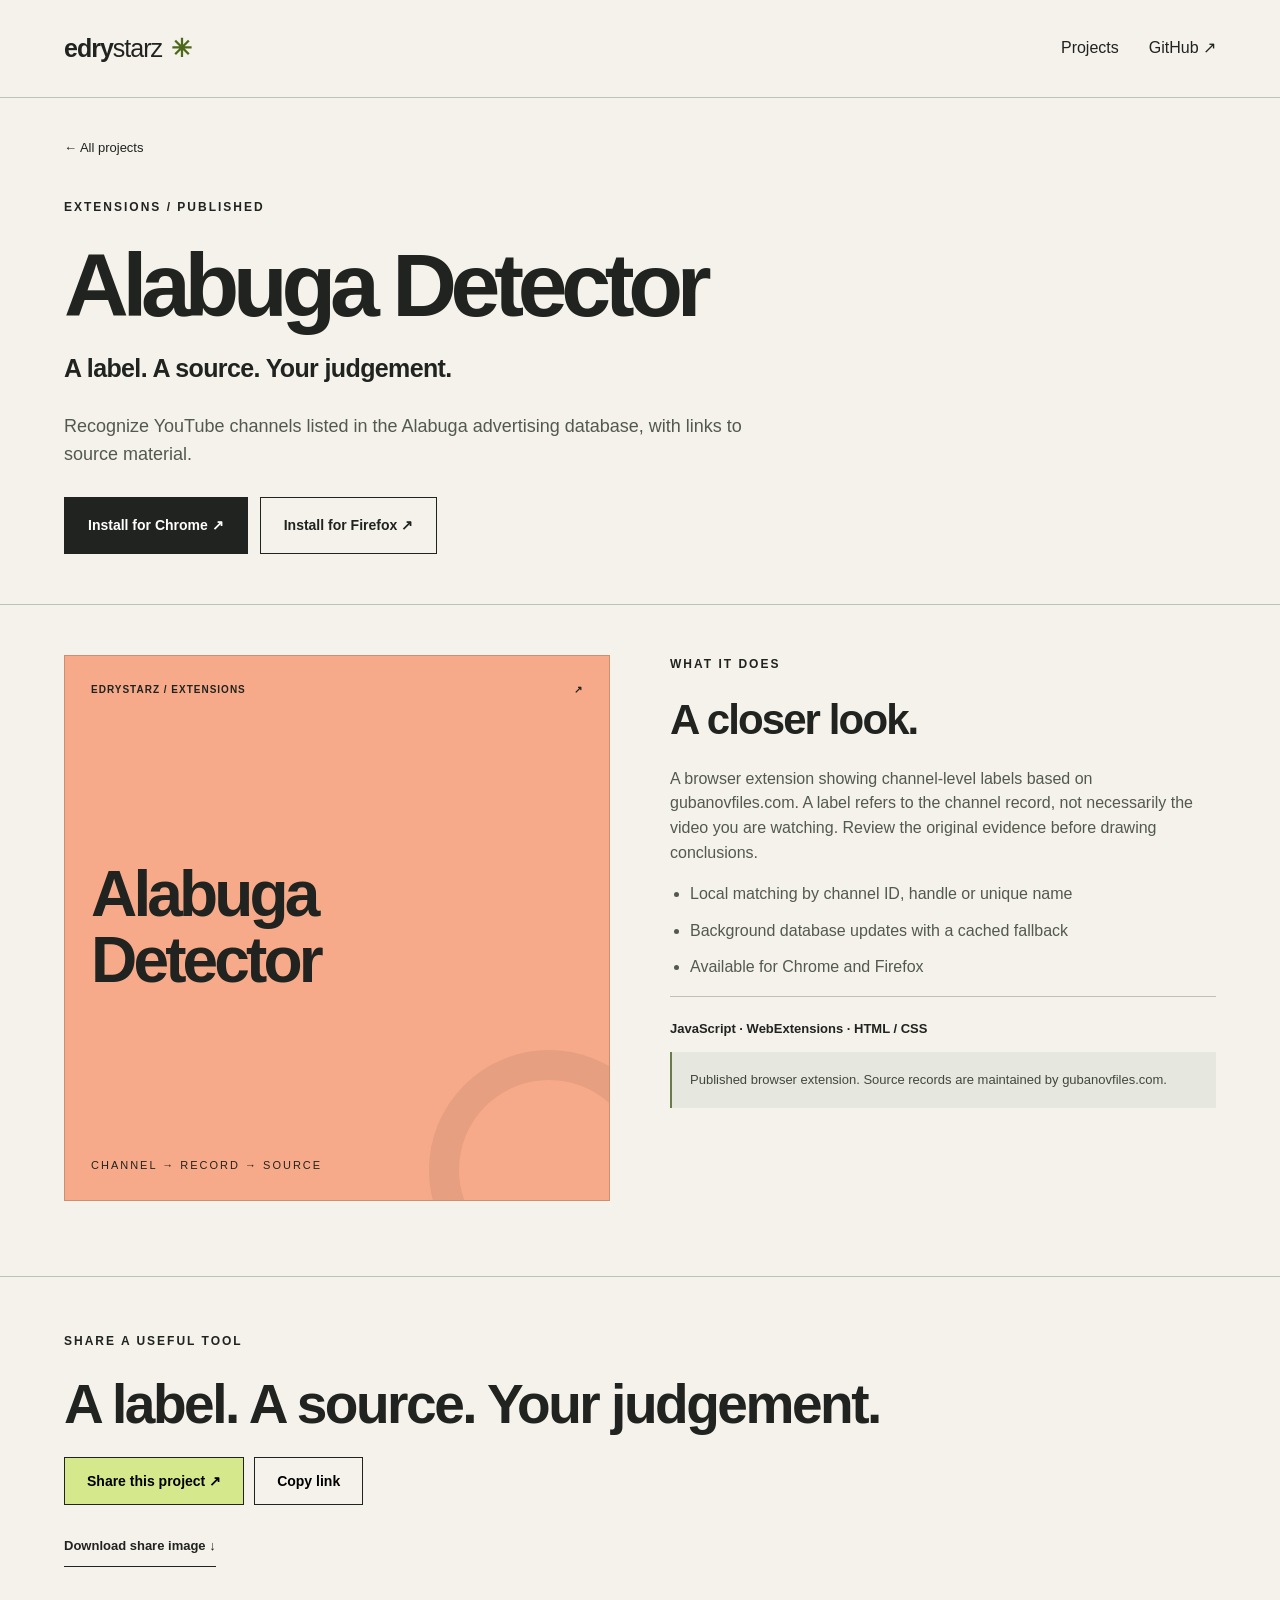
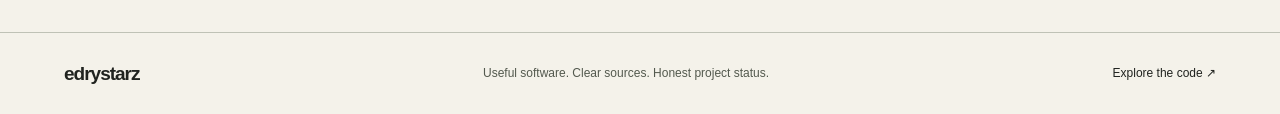
==== alabuga-detector/index.html @ 7d4ca528 "feat: launch shareable project showcase" ====
<!doctype html><html lang="en"><head><meta charset="utf-8"><meta name="viewport" content="width=device-width,initial-scale=1"><title>Alabuga Detector — EdryStarz</title><meta name="description" content="Recognize YouTube channels listed in the Alabuga advertising database, with links to source material."><link rel="canonical" href="https://edrystarz.github.io/alabuga-detector/"><meta property="og:type" content="website"><meta property="og:title" content="Alabuga Detector — EdryStarz"><meta property="og:description" content="Recognize YouTube channels listed in the Alabuga advertising database, with links to source material."><meta property="og:url" content="https://edrystarz.github.io/alabuga-detector/"><meta property="og:image" content="https://edrystarz.github.io/assets/alabuga-detector.png"><meta property="og:image:width" content="1200"><meta property="og:image:height" content="630"><meta name="twitter:card" content="summary_large_image"><link rel="icon" href="/assets/favicon.svg" type="image/svg+xml"><link rel="stylesheet" href="/style.css"><script src="/script.js" defer></script></head><body><a class="skip" href="#main">Skip to content</a><header class="nav"><a class="brand" href="/">edry<span>starz</span><i aria-hidden="true">✳</i></a><nav aria-label="Main"><a href="/#projects">Projects</a><a href="https://github.com/EdryStarz">GitHub ↗</a></nav></header><main id="main"><section class="project-hero"><a class="back" href="/#projects">← All projects</a><div class="eyebrow">EXTENSIONS / PUBLISHED</div><h1>Alabuga Detector</h1><p class="tagline">A label. A source. Your judgement.</p><p class="lead">Recognize YouTube channels listed in the Alabuga advertising database, with links to source material.</p><div class="actions"><a class="button" href="https://chromewebstore.google.com/detail/ngfbnchnfaijhmckphhfkhnackjbidog">Install for Chrome ↗</a><a class="button secondary" href="https://addons.mozilla.org/en-US/firefox/addon/alabuga-channel-detector/">Install for Firefox ↗</a></div></section><section class="detail-grid"><div class="art" style="--tint:#f7aa89" aria-hidden="true"><div class="art-top"><span>EDRYSTARZ / EXTENSIONS</span><span>↗</span></div><strong>Alabuga Detector</strong><div class="art-bottom">CHANNEL → RECORD → SOURCE</div></div><div><div class="eyebrow">WHAT IT DOES</div><h2>A closer look.</h2><p>A browser extension showing channel-level labels based on gubanovfiles.com. A label refers to the channel record, not necessarily the video you are watching. Review the original evidence before drawing conclusions.</p><ul><li>Local matching by channel ID, handle or unique name</li><li>Background database updates with a cached fallback</li><li>Available for Chrome and Firefox</li></ul><p class="stack">JavaScript · WebExtensions · HTML / CSS</p><aside>Published browser extension. Source records are maintained by gubanovfiles.com.</aside></div></section><section class="closing"><div class="eyebrow">SHARE A USEFUL TOOL</div><h2>A label. A source. Your judgement.</h2><div class="share"><button type="button" data-share="https://edrystarz.github.io/alabuga-detector/">Share this project ↗</button><button type="button" data-copy="https://edrystarz.github.io/alabuga-detector/">Copy link</button></div><a class="text-link" href="/assets/alabuga-detector.png" download>Download share image ↓</a></section></main><footer><a class="brand" href="/">edrystarz</a><p>Useful software. Clear sources. Honest project status.</p><a href="https://github.com/EdryStarz">Explore the code ↗</a></footer><div id="feedback" role="status" aria-live="polite"></div></body></html>
---- style.css ----
:root{--bg:#f4f2ea;--ink:#20231f;--muted:#53594e;--line:#bfc2b6;--accent:#d5e88c}*{box-sizing:border-box}html{scroll-behavior:smooth;scroll-padding-top:24px}body{margin:0;background:var(--bg);color:var(--ink);font-family:Arial,Helvetica,sans-serif;line-height:1.55}a{color:inherit;text-decoration:none}button{font:inherit;cursor:pointer}a,button{touch-action:manipulation}a:focus-visible,button:focus-visible{outline:3px solid #245fd0;outline-offset:5px}.skip{position:absolute;top:-80px;left:20px;background:var(--ink);color:white;padding:12px;z-index:10}.skip:focus{top:12px}.nav{max-width:1400px;margin:auto;padding:26px 5%;display:flex;justify-content:space-between;align-items:center;border-bottom:1px solid var(--line)}.brand{font-weight:800;font-size:25px;letter-spacing:-1px}.brand span{font-weight:400}.brand i{font-style:normal;margin-left:9px;color:#4d681b}.nav nav{display:flex;gap:30px}.nav nav a{padding:10px 0}.hero,.catalog,.closing,.project-hero,.detail-grid{max-width:1400px;margin:auto;padding:75px 5%}.eyebrow{font-size:12px;font-weight:700;letter-spacing:2px;margin-bottom:24px}h1,h2,h3,p{margin-top:0}h1{font-size:clamp(58px,8.6vw,124px);line-height:.99;letter-spacing:-.07em;font-weight:800;margin-bottom:40px}h1 span{color:#68745d}.hero{position:relative;padding-top:88px;padding-bottom:60px}.hero-bottom{display:flex;align-items:end;justify-content:space-between;gap:30px}.hero-bottom p{color:var(--muted);font-size:18px;margin:0}.button{display:inline-flex;gap:30px;justify-content:center;align-items:center;padding:17px 23px;min-height:54px;border:1px solid var(--ink);background:var(--ink);color:white;font-weight:700;font-size:14px;transition:background .18s,transform .18s}.button:hover{background:#3a4530;transform:translateY(-2px)}.hero-stamp{position:absolute;top:80px;right:7%;font-size:18px;line-height:1.1;letter-spacing:2px;border:1px solid var(--ink);width:104px;padding:17px;transform:rotate(8deg);background:var(--accent)}.hero-stamp span{display:block;text-align:right;font-size:24px}.catalog{padding-top:50px}.section-heading{border-top:1px solid var(--line);padding-top:40px;display:flex;justify-content:space-between;align-items:end}.section-heading .eyebrow{margin-bottom:16px}h2{font-size:clamp(34px,4.3vw,60px);line-height:1.06;letter-spacing:-.045em;margin-bottom:24px}.section-heading p{color:var(--muted);font-size:14px}.filters{display:flex;gap:8px;flex-wrap:wrap;margin:20px 0 30px}.filters button{border:1px solid var(--line);padding:11px 20px;min-height:44px;background:transparent;color:var(--ink);border-radius:30px;font-size:14px}.filters button[aria-pressed=true]{background:var(--ink);color:white;border-color:var(--ink)}.grid{display:grid;grid-template-columns:repeat(2,minmax(0,1fr));gap:52px 32px}.project[hidden]{display:none}.art{background:var(--tint);padding:26px;aspect-ratio:1.75;position:relative;display:flex;flex-direction:column;justify-content:space-between;border:1px solid rgba(32,35,31,.2);overflow:hidden}.art::after{content:'';position:absolute;width:180px;height:180px;right:-60px;bottom:-90px;border:30px solid rgba(32,35,31,.08);border-radius:50%}.art-top{display:flex;justify-content:space-between;font-size:10px;letter-spacing:1px;font-weight:700}.art strong{font-size:clamp(30px,3.7vw,56px);font-weight:800;letter-spacing:-.06em;line-height:1.03;max-width:80%}.art-bottom{font-size:11px;letter-spacing:2px}.art-link{display:block;transition:transform .2s}.art-link:hover{transform:translateY(-3px)}.card-meta{display:flex;justify-content:space-between;margin:17px 0 10px;font-size:11px;letter-spacing:1px;text-transform:uppercase;color:var(--muted)}h3{font-size:25px;letter-spacing:-.04em;margin-bottom:10px}h3 a{display:flex;justify-content:space-between}.project p{font-size:15px;max-width:95%;color:var(--muted);margin-bottom:14px}.text-link{display:inline-block;border-bottom:1px solid var(--ink);padding:9px 0;font-size:13px;font-weight:700}.text-link span{margin-left:30px}.closing{border-top:1px solid var(--line);padding-top:55px;padding-bottom:65px}.closing p{color:var(--muted)}.share{display:flex;gap:10px;flex-wrap:wrap;margin:22px 0}.share button{min-height:48px;padding:12px 22px;border:1px solid var(--ink);background:var(--accent);font-weight:700;font-size:14px}.share button+button{background:transparent}.share button:hover{background:#e5eacb}footer{border-top:1px solid var(--line);max-width:1400px;margin:auto;padding:26px 5%;display:flex;justify-content:space-between;gap:20px;align-items:center;font-size:12px}footer p{margin:0;color:var(--muted)}footer .brand{font-size:19px}#feedback{position:fixed;bottom:20px;left:50%;transform:translateX(-50%);background:var(--ink);color:white;font-size:14px;padding:12px 22px;box-shadow:0 4px 25px #0003;max-width:90%;display:none}#feedback:not(:empty){display:block}.back{display:block;font-size:13px;margin-bottom:40px}.project-hero{padding-top:40px;padding-bottom:50px}.project-hero h1{font-size:clamp(50px,7vw,94px);margin-bottom:20px;overflow-wrap:anywhere}.tagline{font-size:25px;font-weight:700;letter-spacing:-.025em}.lead{font-size:18px;color:var(--muted);max-width:700px}.actions{display:flex;flex-wrap:wrap;gap:12px;margin-top:28px}.secondary{background:transparent;color:var(--ink)}.secondary:hover{background:#e2e4da}.detail-grid{display:grid;grid-template-columns:1fr 1fr;gap:60px;border-top:1px solid var(--line);padding-top:50px}.detail-grid .art{aspect-ratio:1;align-self:start}.detail-grid .art strong{font-size:clamp(42px,5vw,70px)}.detail-grid p,.detail-grid li{color:var(--muted);font-size:16px}.detail-grid ul{padding-left:20px}.detail-grid li{margin-bottom:12px}.detail-grid .stack{border-top:1px solid var(--line);padding-top:22px;font-weight:700;font-size:13px;color:var(--ink)}aside{background:#e6e7df;padding:18px;font-size:13px;color:#41473c;border-left:2px solid #697c4a}.detail-grid h2{font-size:42px}@media(max-width:700px){.nav{padding:18px 6%}.nav nav{gap:18px;font-size:13px}.brand{font-size:22px}.hero,.catalog,.closing,.project-hero,.detail-grid{padding-left:6%;padding-right:6%}.hero{padding-top:56px}.hero h1{font-size:clamp(52px,12vw,76px)}.hero-stamp{display:none}.hero-bottom{display:block}.hero-bottom p{font-size:16px;margin-bottom:25px}.hero-bottom .button{width:100%;justify-content:space-between}.section-heading{display:block}.section-heading p{margin-bottom:0}.grid{grid-template-columns:1fr;gap:40px}.art strong{font-size:46px}.art{padding:22px}.detail-grid{grid-template-columns:1fr;gap:36px}.detail-grid .art{aspect-ratio:1.6}.detail-grid .art strong{font-size:48px}.project-hero .tagline{font-size:22px}.actions .button{width:100%}.filters button{padding:10px 15px;font-size:12px}footer{flex-wrap:wrap;padding:24px 6%}footer p{width:100%;order:3}.closing{padding-top:45px;padding-bottom:45px}}@media(prefers-reduced-motion:reduce){html{scroll-behavior:auto}*,*::before,*::after{transition:none!important}}
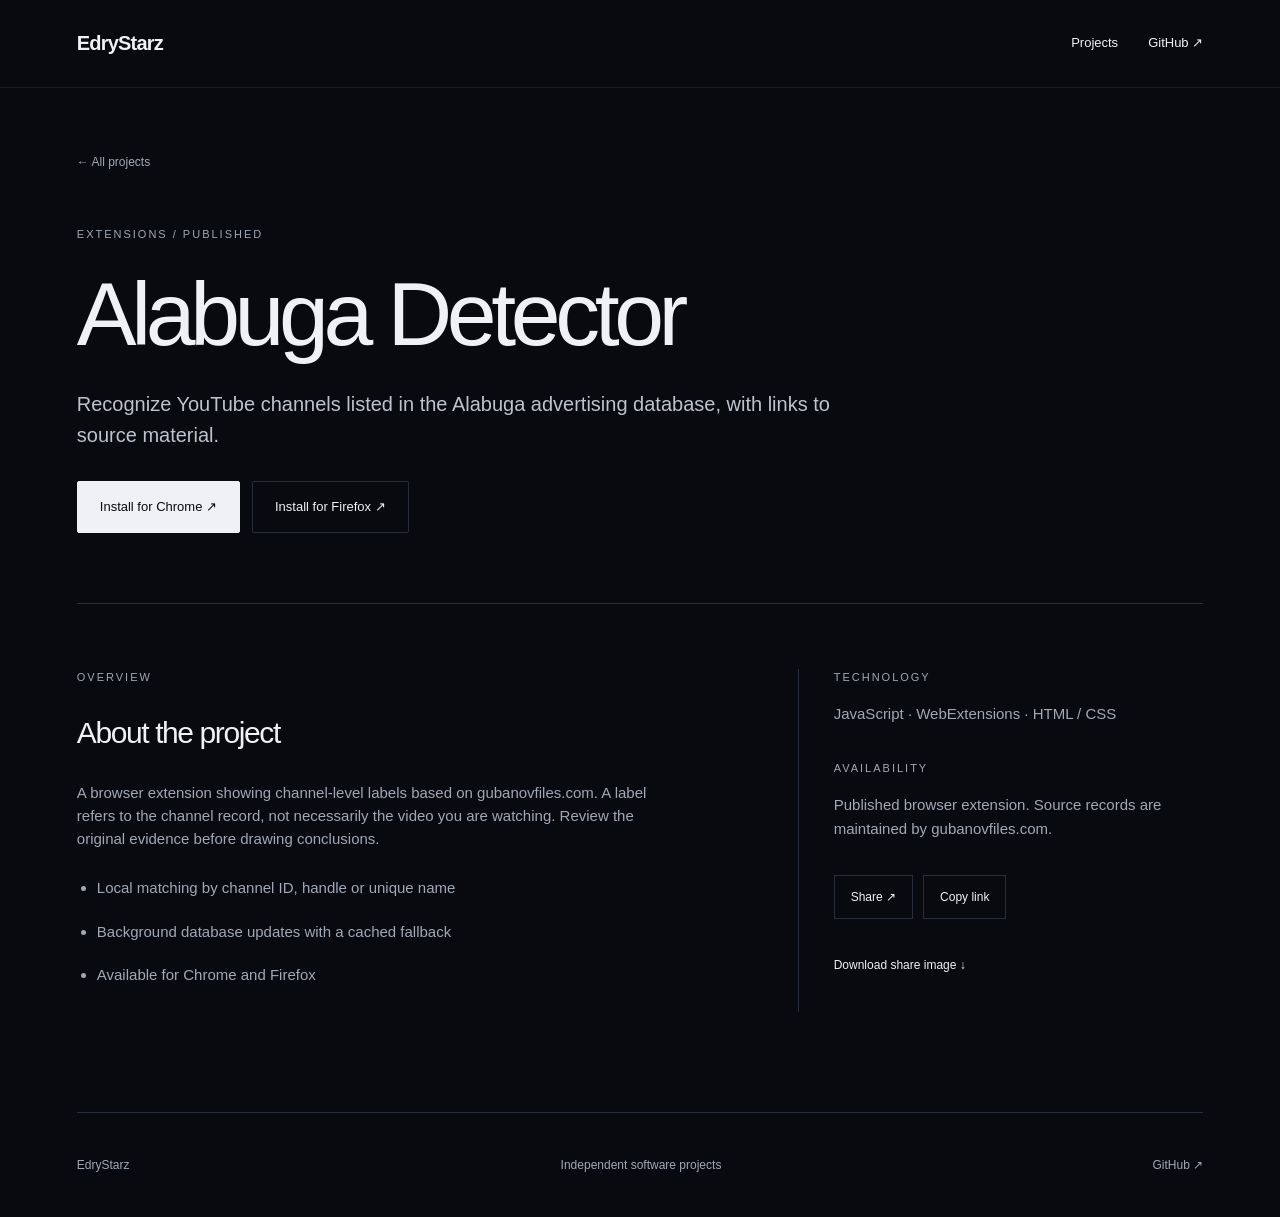
==== commit 8481f3bb: "Redesign showcase with cinematic dark hero and accessible ambient loop" ====
--- a/alabuga-detector/index.html
+++ b/alabuga-detector/index.html
@@ -1 +1 @@
-<!doctype html><html lang="en"><head><meta charset="utf-8"><meta name="viewport" content="width=device-width,initial-scale=1"><title>Alabuga Detector — EdryStarz</title><meta name="description" content="Recognize YouTube channels listed in the Alabuga advertising database, with links to source material."><link rel="canonical" href="https://edrystarz.github.io/alabuga-detector/"><meta property="og:type" content="website"><meta property="og:title" content="Alabuga Detector — EdryStarz"><meta property="og:description" content="Recognize YouTube channels listed in the Alabuga advertising database, with links to source material."><meta property="og:url" content="https://edrystarz.github.io/alabuga-detector/"><meta property="og:image" content="https://edrystarz.github.io/assets/alabuga-detector.png"><meta property="og:image:width" content="1200"><meta property="og:image:height" content="630"><meta name="twitter:card" content="summary_large_image"><link rel="icon" href="/assets/favicon.svg" type="image/svg+xml"><link rel="stylesheet" href="/style.css"><script src="/script.js" defer></script></head><body><a class="skip" href="#main">Skip to content</a><header class="nav"><a class="brand" href="/">edry<span>starz</span><i aria-hidden="true">✳</i></a><nav aria-label="Main"><a href="/#projects">Projects</a><a href="https://github.com/EdryStarz">GitHub ↗</a></nav></header><main id="main"><section class="project-hero"><a class="back" href="/#projects">← All projects</a><div class="eyebrow">EXTENSIONS / PUBLISHED</div><h1>Alabuga Detector</h1><p class="tagline">A label. A source. Your judgement.</p><p class="lead">Recognize YouTube channels listed in the Alabuga advertising database, with links to source material.</p><div class="actions"><a class="button" href="https://chromewebstore.google.com/detail/ngfbnchnfaijhmckphhfkhnackjbidog">Install for Chrome ↗</a><a class="button secondary" href="https://addons.mozilla.org/en-US/firefox/addon/alabuga-channel-detector/">Install for Firefox ↗</a></div></section><section class="detail-grid"><div class="art" style="--tint:#f7aa89" aria-hidden="true"><div class="art-top"><span>EDRYSTARZ / EXTENSIONS</span><span>↗</span></div><strong>Alabuga Detector</strong><div class="art-bottom">CHANNEL → RECORD → SOURCE</div></div><div><div class="eyebrow">WHAT IT DOES</div><h2>A closer look.</h2><p>A browser extension showing channel-level labels based on gubanovfiles.com. A label refers to the channel record, not necessarily the video you are watching. Review the original evidence before drawing conclusions.</p><ul><li>Local matching by channel ID, handle or unique name</li><li>Background database updates with a cached fallback</li><li>Available for Chrome and Firefox</li></ul><p class="stack">JavaScript · WebExtensions · HTML / CSS</p><aside>Published browser extension. Source records are maintained by gubanovfiles.com.</aside></div></section><section class="closing"><div class="eyebrow">SHARE A USEFUL TOOL</div><h2>A label. A source. Your judgement.</h2><div class="share"><button type="button" data-share="https://edrystarz.github.io/alabuga-detector/">Share this project ↗</button><button type="button" data-copy="https://edrystarz.github.io/alabuga-detector/">Copy link</button></div><a class="text-link" href="/assets/alabuga-detector.png" download>Download share image ↓</a></section></main><footer><a class="brand" href="/">edrystarz</a><p>Useful software. Clear sources. Honest project status.</p><a href="https://github.com/EdryStarz">Explore the code ↗</a></footer><div id="feedback" role="status" aria-live="polite"></div></body></html>+<!doctype html><html lang="en"><head><meta charset="utf-8"><meta name="viewport" content="width=device-width,initial-scale=1"><title>Alabuga Detector — EdryStarz</title><meta name="description" content="Recognize YouTube channels listed in the Alabuga advertising database, with links to source material."><link rel="canonical" href="https://edrystarz.github.io/alabuga-detector/"><meta property="og:type" content="website"><meta property="og:title" content="Alabuga Detector — EdryStarz"><meta property="og:description" content="Recognize YouTube channels listed in the Alabuga advertising database, with links to source material."><meta property="og:url" content="https://edrystarz.github.io/alabuga-detector/"><meta property="og:image" content="https://edrystarz.github.io/assets/alabuga-detector.png"><meta property="og:image:width" content="1200"><meta property="og:image:height" content="630"><meta name="twitter:card" content="summary_large_image"><link rel="icon" href="/assets/favicon.svg" type="image/svg+xml"><link rel="stylesheet" href="/style.css"><script src="/script.js" defer></script></head><body><a class="skip" href="#main">Skip to content</a><header class="nav"><a class="brand" href="/">EdryStarz</a><nav aria-label="Main"><a href="/#projects">Projects</a><a href="https://github.com/EdryStarz">GitHub ↗</a></nav></header><main id="main"><section class="project-hero"><a class="back" href="/#projects">← All projects</a><div class="eyebrow">EXTENSIONS / PUBLISHED</div><h1>Alabuga Detector</h1><p class="lead">Recognize YouTube channels listed in the Alabuga advertising database, with links to source material.</p><div class="actions"><a class="button" href="https://chromewebstore.google.com/detail/ngfbnchnfaijhmckphhfkhnackjbidog">Install for Chrome ↗</a><a class="button secondary" href="https://addons.mozilla.org/en-US/firefox/addon/alabuga-channel-detector/">Install for Firefox ↗</a></div></section><section class="detail-grid"><div><div class="eyebrow">OVERVIEW</div><h2>About the project</h2><p>A browser extension showing channel-level labels based on gubanovfiles.com. A label refers to the channel record, not necessarily the video you are watching. Review the original evidence before drawing conclusions.</p><ul><li>Local matching by channel ID, handle or unique name</li><li>Background database updates with a cached fallback</li><li>Available for Chrome and Firefox</li></ul></div><div class="project-info"><div class="eyebrow">TECHNOLOGY</div><p class="stack">JavaScript · WebExtensions · HTML / CSS</p><div class="eyebrow">AVAILABILITY</div><aside>Published browser extension. Source records are maintained by gubanovfiles.com.</aside><div class="share"><button type="button" data-share="https://edrystarz.github.io/alabuga-detector/">Share ↗</button><button type="button" data-copy="https://edrystarz.github.io/alabuga-detector/">Copy link</button></div><a class="text-link" href="/assets/alabuga-detector.png" download>Download share image ↓</a></div></section></main><footer><a href="/">EdryStarz</a><p>Independent software projects</p><a href="https://github.com/EdryStarz">GitHub ↗</a></footer><div id="feedback" role="status" aria-live="polite"></div></body></html>
--- a/style.css
+++ b/style.css
@@ -1 +1 @@
-:root{--bg:#f4f2ea;--ink:#20231f;--muted:#53594e;--line:#bfc2b6;--accent:#d5e88c}*{box-sizing:border-box}html{scroll-behavior:smooth;scroll-padding-top:24px}body{margin:0;background:var(--bg);color:var(--ink);font-family:Arial,Helvetica,sans-serif;line-height:1.55}a{color:inherit;text-decoration:none}button{font:inherit;cursor:pointer}a,button{touch-action:manipulation}a:focus-visible,button:focus-visible{outline:3px solid #245fd0;outline-offset:5px}.skip{position:absolute;top:-80px;left:20px;background:var(--ink);color:white;padding:12px;z-index:10}.skip:focus{top:12px}.nav{max-width:1400px;margin:auto;padding:26px 5%;display:flex;justify-content:space-between;align-items:center;border-bottom:1px solid var(--line)}.brand{font-weight:800;font-size:25px;letter-spacing:-1px}.brand span{font-weight:400}.brand i{font-style:normal;margin-left:9px;color:#4d681b}.nav nav{display:flex;gap:30px}.nav nav a{padding:10px 0}.hero,.catalog,.closing,.project-hero,.detail-grid{max-width:1400px;margin:auto;padding:75px 5%}.eyebrow{font-size:12px;font-weight:700;letter-spacing:2px;margin-bottom:24px}h1,h2,h3,p{margin-top:0}h1{font-size:clamp(58px,8.6vw,124px);line-height:.99;letter-spacing:-.07em;font-weight:800;margin-bottom:40px}h1 span{color:#68745d}.hero{position:relative;padding-top:88px;padding-bottom:60px}.hero-bottom{display:flex;align-items:end;justify-content:space-between;gap:30px}.hero-bottom p{color:var(--muted);font-size:18px;margin:0}.button{display:inline-flex;gap:30px;justify-content:center;align-items:center;padding:17px 23px;min-height:54px;border:1px solid var(--ink);background:var(--ink);color:white;font-weight:700;font-size:14px;transition:background .18s,transform .18s}.button:hover{background:#3a4530;transform:translateY(-2px)}.hero-stamp{position:absolute;top:80px;right:7%;font-size:18px;line-height:1.1;letter-spacing:2px;border:1px solid var(--ink);width:104px;padding:17px;transform:rotate(8deg);background:var(--accent)}.hero-stamp span{display:block;text-align:right;font-size:24px}.catalog{padding-top:50px}.section-heading{border-top:1px solid var(--line);padding-top:40px;display:flex;justify-content:space-between;align-items:end}.section-heading .eyebrow{margin-bottom:16px}h2{font-size:clamp(34px,4.3vw,60px);line-height:1.06;letter-spacing:-.045em;margin-bottom:24px}.section-heading p{color:var(--muted);font-size:14px}.filters{display:flex;gap:8px;flex-wrap:wrap;margin:20px 0 30px}.filters button{border:1px solid var(--line);padding:11px 20px;min-height:44px;background:transparent;color:var(--ink);border-radius:30px;font-size:14px}.filters button[aria-pressed=true]{background:var(--ink);color:white;border-color:var(--ink)}.grid{display:grid;grid-template-columns:repeat(2,minmax(0,1fr));gap:52px 32px}.project[hidden]{display:none}.art{background:var(--tint);padding:26px;aspect-ratio:1.75;position:relative;display:flex;flex-direction:column;justify-content:space-between;border:1px solid rgba(32,35,31,.2);overflow:hidden}.art::after{content:'';position:absolute;width:180px;height:180px;right:-60px;bottom:-90px;border:30px solid rgba(32,35,31,.08);border-radius:50%}.art-top{display:flex;justify-content:space-between;font-size:10px;letter-spacing:1px;font-weight:700}.art strong{font-size:clamp(30px,3.7vw,56px);font-weight:800;letter-spacing:-.06em;line-height:1.03;max-width:80%}.art-bottom{font-size:11px;letter-spacing:2px}.art-link{display:block;transition:transform .2s}.art-link:hover{transform:translateY(-3px)}.card-meta{display:flex;justify-content:space-between;margin:17px 0 10px;font-size:11px;letter-spacing:1px;text-transform:uppercase;color:var(--muted)}h3{font-size:25px;letter-spacing:-.04em;margin-bottom:10px}h3 a{display:flex;justify-content:space-between}.project p{font-size:15px;max-width:95%;color:var(--muted);margin-bottom:14px}.text-link{display:inline-block;border-bottom:1px solid var(--ink);padding:9px 0;font-size:13px;font-weight:700}.text-link span{margin-left:30px}.closing{border-top:1px solid var(--line);padding-top:55px;padding-bottom:65px}.closing p{color:var(--muted)}.share{display:flex;gap:10px;flex-wrap:wrap;margin:22px 0}.share button{min-height:48px;padding:12px 22px;border:1px solid var(--ink);background:var(--accent);font-weight:700;font-size:14px}.share button+button{background:transparent}.share button:hover{background:#e5eacb}footer{border-top:1px solid var(--line);max-width:1400px;margin:auto;padding:26px 5%;display:flex;justify-content:space-between;gap:20px;align-items:center;font-size:12px}footer p{margin:0;color:var(--muted)}footer .brand{font-size:19px}#feedback{position:fixed;bottom:20px;left:50%;transform:translateX(-50%);background:var(--ink);color:white;font-size:14px;padding:12px 22px;box-shadow:0 4px 25px #0003;max-width:90%;display:none}#feedback:not(:empty){display:block}.back{display:block;font-size:13px;margin-bottom:40px}.project-hero{padding-top:40px;padding-bottom:50px}.project-hero h1{font-size:clamp(50px,7vw,94px);margin-bottom:20px;overflow-wrap:anywhere}.tagline{font-size:25px;font-weight:700;letter-spacing:-.025em}.lead{font-size:18px;color:var(--muted);max-width:700px}.actions{display:flex;flex-wrap:wrap;gap:12px;margin-top:28px}.secondary{background:transparent;color:var(--ink)}.secondary:hover{background:#e2e4da}.detail-grid{display:grid;grid-template-columns:1fr 1fr;gap:60px;border-top:1px solid var(--line);padding-top:50px}.detail-grid .art{aspect-ratio:1;align-self:start}.detail-grid .art strong{font-size:clamp(42px,5vw,70px)}.detail-grid p,.detail-grid li{color:var(--muted);font-size:16px}.detail-grid ul{padding-left:20px}.detail-grid li{margin-bottom:12px}.detail-grid .stack{border-top:1px solid var(--line);padding-top:22px;font-weight:700;font-size:13px;color:var(--ink)}aside{background:#e6e7df;padding:18px;font-size:13px;color:#41473c;border-left:2px solid #697c4a}.detail-grid h2{font-size:42px}@media(max-width:700px){.nav{padding:18px 6%}.nav nav{gap:18px;font-size:13px}.brand{font-size:22px}.hero,.catalog,.closing,.project-hero,.detail-grid{padding-left:6%;padding-right:6%}.hero{padding-top:56px}.hero h1{font-size:clamp(52px,12vw,76px)}.hero-stamp{display:none}.hero-bottom{display:block}.hero-bottom p{font-size:16px;margin-bottom:25px}.hero-bottom .button{width:100%;justify-content:space-between}.section-heading{display:block}.section-heading p{margin-bottom:0}.grid{grid-template-columns:1fr;gap:40px}.art strong{font-size:46px}.art{padding:22px}.detail-grid{grid-template-columns:1fr;gap:36px}.detail-grid .art{aspect-ratio:1.6}.detail-grid .art strong{font-size:48px}.project-hero .tagline{font-size:22px}.actions .button{width:100%}.filters button{padding:10px 15px;font-size:12px}footer{flex-wrap:wrap;padding:24px 6%}footer p{width:100%;order:3}.closing{padding-top:45px;padding-bottom:45px}}@media(prefers-reduced-motion:reduce){html{scroll-behavior:auto}*,*::before,*::after{transition:none!important}}
+:root{color-scheme:dark;--bg:#080a0f;--text:#eff1f6;--muted:#a0a8b6;--line:#282e39;--accent:#82baff}*{box-sizing:border-box}html{scroll-behavior:smooth;scroll-padding-top:90px}body{margin:0;background:var(--bg);color:var(--text);font-family:Arial,Helvetica,sans-serif;line-height:1.55}a{color:inherit;text-decoration:none}button{font:inherit;color:inherit;cursor:pointer}a:focus-visible,button:focus-visible{outline:2px solid var(--accent);outline-offset:5px}.skip{position:absolute;top:-100px;z-index:9;background:var(--text);color:var(--bg);padding:12px}.skip:focus{top:10px}.nav{height:88px;padding:0 6%;display:flex;justify-content:space-between;align-items:center;position:absolute;inset:0 0 auto;z-index:2;border-bottom:1px solid #ffffff12}.brand{font-weight:700;font-size:20px;letter-spacing:-.8px}.nav nav{display:flex;gap:30px}.nav nav a{font-size:13px;min-height:44px;display:flex;align-items:center}.hero{position:relative;min-height:760px;height:100svh;max-height:1080px;display:flex;align-items:center;overflow:hidden}.hero-media{position:absolute;inset:0}.hero-media img,.hero-media video{width:100%;height:100%;object-fit:cover;position:absolute}.hero-media:after{content:'';position:absolute;inset:0;background:linear-gradient(90deg,#080a0f 0%,#080a0fbb 30%,#080a0f00 70%),linear-gradient(0deg,#080a0f,transparent 22%)}.hero-copy{position:relative;margin:70px 6% 0;width:60%;max-width:820px}.eyebrow{color:var(--muted);font-size:11px;letter-spacing:2px;margin-bottom:24px}.hero h1{font-size:clamp(60px,7.6vw,122px);line-height:.98;letter-spacing:-.065em;font-weight:500;margin:0 0 32px}.hero h1 span{color:var(--accent)}.hero-copy p{font-size:17px;color:#bdc3ce;margin-bottom:34px}.button{display:inline-flex;align-items:center;justify-content:space-between;gap:36px;min-height:52px;padding:14px 22px;background:var(--text);color:var(--bg);font-size:13px;border:1px solid var(--text);border-radius:2px}.button:hover{background:var(--accent);border-color:var(--accent)}.hero-bottom{position:absolute;bottom:30px;left:6%;right:6%;display:flex;align-items:center;gap:24px;color:var(--muted);font-size:10px;letter-spacing:1.5px}.hero-bottom>a{margin-left:auto;font-size:24px;min-width:44px;min-height:44px;text-align:center}.video-control{background:#080a0f99;border:1px solid var(--line);padding:10px 16px;min-height:44px;font-size:11px;letter-spacing:0}.catalog{padding:110px 6% 90px}.section-heading{margin-bottom:32px}.section-heading .eyebrow{margin-bottom:14px}h2{font-weight:400;font-size:38px;letter-spacing:-1.4px;margin:0 0 24px}.section-heading h2 span{font-size:14px;color:var(--muted);letter-spacing:0;margin-left:20px}.filters{display:flex;flex-wrap:wrap;gap:8px;margin-bottom:32px}.filters button{background:transparent;border:1px solid var(--line);border-radius:2px;min-height:44px;padding:9px 18px;font-size:12px;color:var(--muted)}.filters button[aria-pressed=true]{background:var(--text);color:var(--bg);border-color:var(--text)}.project{display:grid;grid-template-columns:70px 1fr 150px;gap:20px;border-top:1px solid var(--line);padding:32px 0;align-items:center}.project:last-child{border-bottom:1px solid var(--line)}[hidden]{display:none!important}.project-number{align-self:start;color:#7a8597;font-size:12px;padding-top:5px}.card-meta{font-size:11px;color:var(--muted);margin-bottom:10px}.card-meta span{color:#8993a4}.project h3{font-weight:400;font-size:30px;letter-spacing:-.8px;margin:0 0 12px}.project h3 span{font-size:18px;margin-left:18px;color:var(--muted)}.project p{color:var(--muted);font-size:14px;max-width:680px;margin:0}.project-open{font-size:12px;min-height:44px;display:flex;align-items:center;justify-content:flex-end}.project a:hover,.back:hover,.text-link:hover{color:var(--accent)}footer{margin:0 6%;border-top:1px solid var(--line);padding:30px 0;display:flex;justify-content:space-between;gap:24px;align-items:center;font-size:12px;color:var(--muted)}footer p{margin:0}footer a{min-height:44px;display:flex;align-items:center}.project-hero{padding:140px 6% 70px}.back{display:inline-flex;align-items:center;min-height:44px;font-size:12px;color:var(--muted);margin-bottom:42px}.project-hero h1{font-size:clamp(44px,7vw,100px);font-weight:400;letter-spacing:-.06em;line-height:1.05;margin:0 0 28px}.lead{font-size:20px;color:#bdc3ce;max-width:800px;margin-bottom:30px}.actions{display:flex;flex-wrap:wrap;gap:12px}.secondary{background:transparent;color:var(--text);border-color:var(--line)}.secondary:hover{color:var(--bg)}.detail-grid{display:grid;grid-template-columns:1.5fr 1fr;gap:10%;margin:0 6%;padding:65px 0 100px;border-top:1px solid var(--line)}.detail-grid h2{font-size:30px}.detail-grid p,.detail-grid li,aside{font-size:15px;color:var(--muted)}.detail-grid li{padding:10px 0}.detail-grid ul{padding-left:20px}.project-info{border-left:1px solid var(--line);padding-left:35px}.project-info .eyebrow{margin:0 0 16px}.stack{margin-bottom:35px}aside{margin-bottom:35px}.share{display:flex;gap:10px;margin:24px 0}.share button{border:1px solid var(--line);background:transparent;padding:10px 16px;min-height:44px;font-size:12px}.share button:hover{border-color:var(--accent)}.text-link{font-size:12px;display:inline-flex;align-items:center;min-height:44px}#feedback:not(:empty){position:fixed;bottom:24px;left:50%;transform:translateX(-50%);background:var(--text);color:var(--bg);padding:14px 24px;z-index:8;font-size:13px;max-width:90%;border-radius:2px}@media(min-width:1700px){.catalog,.project-hero,.detail-grid{max-width:1550px;margin-left:auto;margin-right:auto}}@media(max-width:700px){.nav{height:72px}.nav nav{gap:20px}.hero{min-height:720px;max-height:900px}.hero-media img,.hero-media video{object-position:65% center}.hero-media:after{background:linear-gradient(90deg,#080a0fe8,#080a0f88),linear-gradient(0deg,#080a0f,transparent 60%)}.hero-copy{width:88%;margin-top:40px}.hero h1{font-size:64px}.hero-copy p{font-size:15px}.hero-bottom{gap:12px;letter-spacing:.8px}.hero-bottom>span{font-size:9px}.catalog{padding-top:65px}h2{font-size:30px}.section-heading h2 span{margin-left:8px}.project{grid-template-columns:26px 1fr;gap:12px;padding:26px 0}.project h3{font-size:25px}.project-open{grid-column:2;justify-content:flex-start;min-height:44px}.project p{font-size:13px}.project-hero{padding-top:110px}.lead{font-size:17px}.detail-grid{grid-template-columns:1fr;gap:40px;padding:45px 0 65px}.project-info{border-left:0;border-top:1px solid var(--line);padding:35px 0 0}footer{flex-wrap:wrap;gap:12px}footer p{order:3;width:100%}.video-control{padding:8px;font-size:10px}}@media(prefers-reduced-motion:reduce){html{scroll-behavior:auto}.hero-media video{display:none}}
